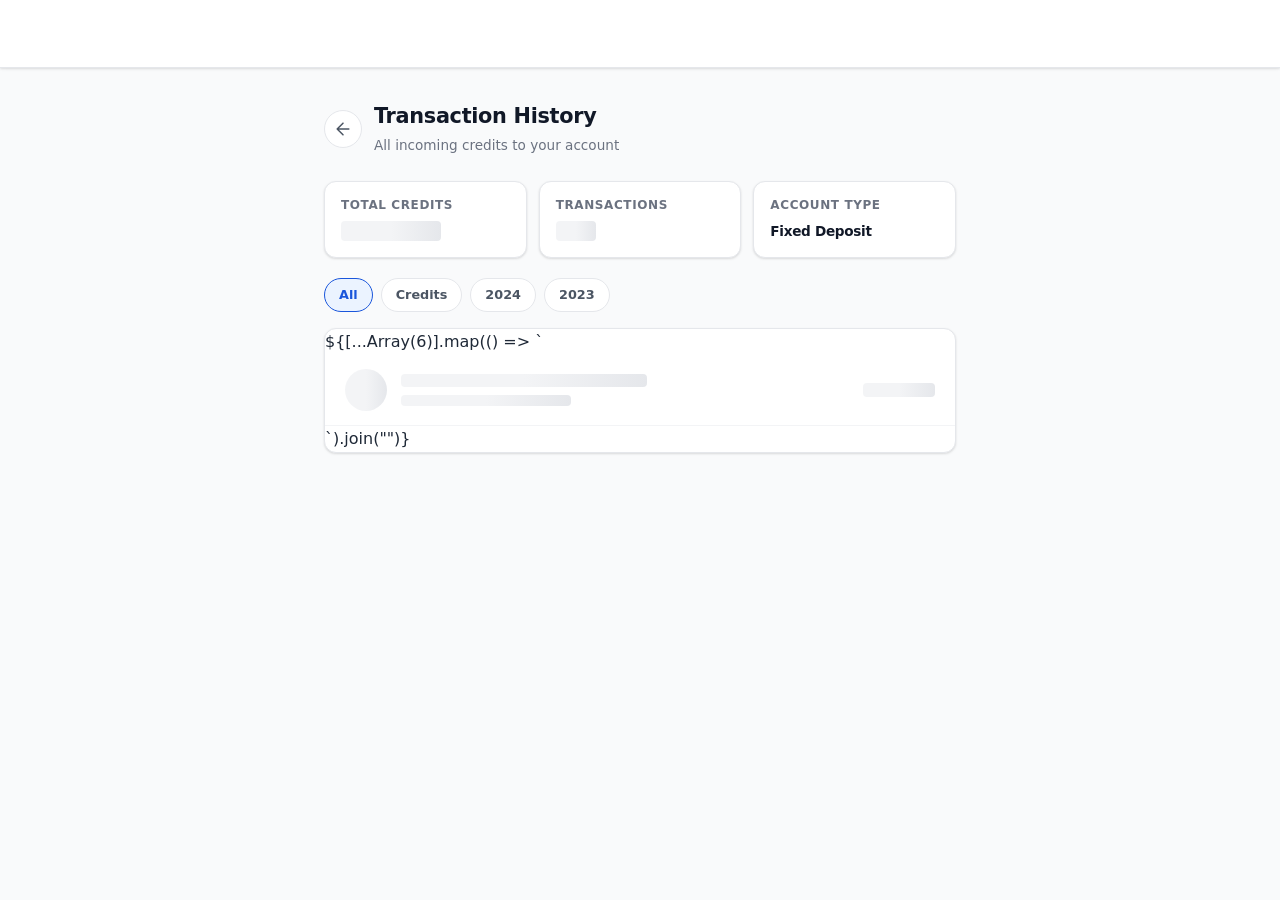
==== activity.html @ 0e07d564 "Add files via upload" ====
<!doctype html>
<html lang="en">
  <head>
    <meta charset="UTF-8" />
    <!-- <meta name="viewport" content="width=device-width, initial-scale=1.0" /> -->
    <meta
      name="viewport"
      content="width=device-width, initial-scale=0.85, viewport-fit=cover"
    />
    <title>Activity — Fortress Pay</title>
    <link rel="stylesheet" href="styles.css" />
    <style>
      .fp-activity-filters {
        display: flex;
        align-items: center;
        gap: 8px;
        margin-bottom: 16px;
        flex-wrap: wrap;
      }
      .fp-filter-chip {
        display: inline-flex;
        align-items: center;
        gap: 5px;
        padding: 6px 14px;
        border-radius: 999px;
        font-size: 0.8rem;
        font-weight: 600;
        border: 1.5px solid var(--fp-gray-200);
        background: var(--fp-white);
        color: var(--fp-gray-600);
        cursor: default;
        transition:
          background var(--fp-transition),
          border-color var(--fp-transition),
          color var(--fp-transition);
      }
      .fp-filter-chip-active {
        background: var(--fp-blue-light);
        border-color: var(--fp-blue);
        color: var(--fp-blue);
      }

      .fp-activity-summary {
        display: flex;
        gap: 12px;
        margin-bottom: 20px;
        flex-wrap: wrap;
      }
      .fp-summary-chip {
        flex: 1;
        min-width: 130px;
        background: var(--fp-white);
        border: 1px solid var(--fp-gray-200);
        border-radius: var(--fp-radius);
        padding: 14px 16px;
        box-shadow: var(--fp-shadow);
      }
      .fp-summary-chip-label {
        font-size: 0.75rem;
        font-weight: 600;
        color: var(--fp-gray-500);
        text-transform: uppercase;
        letter-spacing: 0.05em;
        margin-bottom: 6px;
      }
      .fp-summary-chip-value {
        font-size: 1.1rem;
        font-weight: 800;
        color: var(--fp-gray-900);
        letter-spacing: -0.3px;
      }
      .fp-summary-chip-value.green {
        color: var(--fp-green);
      }

      .fp-txn-month-header {
        padding: 8px 20px;
        font-size: 0.75rem;
        font-weight: 700;
        color: var(--fp-gray-500);
        text-transform: uppercase;
        letter-spacing: 0.06em;
        background: var(--fp-gray-50);
        border-bottom: 1px solid var(--fp-gray-100);
        border-top: 1px solid var(--fp-gray-100);
      }

      .fp-txn-month-header:first-child {
        border-top: none;
      }

      .fp-view-more-btn {
        width: 100%;
        padding: 14px;
        background: none;
        border: none;
        color: var(--fp-blue);
        font-size: 0.9rem;
        font-weight: 600;
        cursor: pointer;
        display: flex;
        align-items: center;
        justify-content: center;
        gap: 8px;
        transition: background var(--fp-transition);
        border-top: 1px solid var(--fp-gray-100);
      }
      .fp-view-more-btn:hover {
        background: var(--fp-gray-50);
      }
      .fp-view-more-btn:disabled {
        opacity: 0.5;
        cursor: not-allowed;
      }

      .fp-view-more-btn-loading {
        color: var(--fp-gray-400) !important;
      }

      .fp-timeline-link {
        display: block;
        text-align: center;
        padding: 14px 20px;
        font-size: 0.875rem;
        color: var(--fp-blue);
        font-weight: 600;
        border-top: 1px solid var(--fp-gray-100);
        cursor: pointer;
        transition: background var(--fp-transition);
      }
      .fp-timeline-link:hover {
        background: var(--fp-gray-50);
      }

      /* Statement modal */
      .fp-stmt-success {
        text-align: center;
        padding: 24px 0 8px;
      }
      .fp-stmt-success-icon {
        width: 60px;
        height: 60px;
        border-radius: 50%;
        background: var(--fp-green-light);
        display: flex;
        align-items: center;
        justify-content: center;
        color: var(--fp-green);
        margin: 0 auto 16px;
      }
      .fp-stmt-success-title {
        font-size: 1.1rem;
        font-weight: 700;
        color: var(--fp-gray-900);
        margin-bottom: 8px;
      }
      .fp-stmt-success-text {
        font-size: 0.875rem;
        color: var(--fp-gray-500);
        line-height: 1.6;
      }
    </style>
  </head>
  <body>
    <div id="fp-header"></div>

    <main class="fp-page">
      <div class="fp-container">
        <!-- Page header -->
        <div class="fp-page-header">
          <a
            href="dashboard.html"
            class="fp-back-btn"
            aria-label="Back to dashboard"
          >
            <svg
              width="20"
              height="20"
              viewBox="0 0 24 24"
              fill="none"
              xmlns="http://www.w3.org/2000/svg"
              aria-hidden="true"
            >
              <path
                d="M19 12H5M5 12l7 7M5 12l7-7"
                stroke="currentColor"
                stroke-width="1.8"
                stroke-linecap="round"
                stroke-linejoin="round"
              />
            </svg>
          </a>
          <div>
            <h1 class="fp-page-title">Transaction History</h1>
            <p class="fp-page-subtitle">All incoming credits to your account</p>
          </div>
        </div>

        <!-- Summary chips -->
        <div class="fp-activity-summary" id="fp-activity-summary">
          <div class="fp-summary-chip">
            <div class="fp-summary-chip-label">Total Credits</div>
            <div
              class="fp-summary-chip-value green fp-skeleton"
              style="height: 20px; width: 100px; border-radius: 4px"
            >
              &nbsp;
            </div>
          </div>
          <div class="fp-summary-chip">
            <div class="fp-summary-chip-label">Transactions</div>
            <div
              class="fp-summary-chip-value fp-skeleton"
              style="height: 20px; width: 40px; border-radius: 4px"
            >
              &nbsp;
            </div>
          </div>
          <div class="fp-summary-chip">
            <div class="fp-summary-chip-label">Account Type</div>
            <div class="fp-summary-chip-value" style="font-size: 0.85rem">
              Fixed Deposit
            </div>
          </div>
        </div>

        <!-- Filter chips (visual only) -->
        <div class="fp-activity-filters">
          <span class="fp-filter-chip fp-filter-chip-active">All</span>
          <span class="fp-filter-chip">Credits</span>
          <span class="fp-filter-chip">2024</span>
          <span class="fp-filter-chip">2023</span>
        </div>

        <!-- Transaction list card -->
        <div class="fp-card" id="fp-txn-card">
          <div id="fp-txn-list-wrap">
            <!-- Skeleton rows -->
            <div id="fp-skeleton-rows">
              ${[...Array(6)].map(() => `
              <div
                style="
                  display: flex;
                  align-items: center;
                  gap: 14px;
                  padding: 14px 20px;
                  border-bottom: 1px solid var(--fp-gray-100);
                "
              >
                <div
                  style="
                    width: 42px;
                    height: 42px;
                    border-radius: 50%;
                    flex-shrink: 0;
                  "
                  class="fp-skeleton"
                ></div>
                <div
                  style="
                    flex: 1;
                    display: flex;
                    flex-direction: column;
                    gap: 8px;
                  "
                >
                  <div
                    style="height: 13px; width: 55%; border-radius: 4px"
                    class="fp-skeleton"
                  ></div>
                  <div
                    style="height: 11px; width: 38%; border-radius: 4px"
                    class="fp-skeleton"
                  ></div>
                </div>
                <div
                  style="width: 72px; height: 14px; border-radius: 4px"
                  class="fp-skeleton"
                ></div>
              </div>
              `).join("")}
            </div>
          </div>

          <!-- View more / timeline link -->
          <div id="fp-load-more-wrap" class="fp-hidden">
            <button class="fp-view-more-btn" id="fp-view-more-btn">
              <svg
                width="16"
                height="16"
                viewBox="0 0 24 24"
                fill="none"
                xmlns="http://www.w3.org/2000/svg"
                aria-hidden="true"
              >
                <path
                  d="M12 5v14M5 12l7 7 7-7"
                  stroke="currentColor"
                  stroke-width="1.8"
                  stroke-linecap="round"
                  stroke-linejoin="round"
                />
              </svg>
              Load more transactions
            </button>
          </div>
          <div id="fp-timeline-wrap" class="fp-hidden">
            <span class="fp-timeline-link" id="fp-timeline-link">
              Looking for a specific timeline? Click here
            </span>
          </div>
        </div>
      </div>
    </main>

    <nav id="fp-bottom-nav"></nav>

    <!-- Statement request modal -->
    <div
      class="fp-modal"
      id="fp-stmt-modal"
      aria-hidden="true"
      role="dialog"
      aria-modal="true"
      aria-labelledby="fp-stmt-modal-title"
    >
      <div class="fp-modal-box">
        <button
          class="fp-modal-close"
          id="fp-stmt-modal-close"
          aria-label="Close"
        >
          <svg
            width="20"
            height="20"
            viewBox="0 0 24 24"
            fill="none"
            xmlns="http://www.w3.org/2000/svg"
            aria-hidden="true"
          >
            <path
              d="M6 18L18 6M6 6l12 12"
              stroke="currentColor"
              stroke-width="2"
              stroke-linecap="round"
              stroke-linejoin="round"
            />
          </svg>
        </button>

        <!-- Form view -->
        <div id="fp-stmt-form-view">
          <h2 class="fp-modal-title" id="fp-stmt-modal-title">
            Request Account Statement
          </h2>
          <p class="fp-modal-subtitle">
            We will send a detailed statement to your registered email address.
          </p>

          <form id="fp-stmt-form" novalidate>
            <div class="fp-form-group">
              <label class="fp-label" for="fp-stmt-from">
                From Date <span class="fp-required">*</span>
              </label>
              <input
                class="fp-input"
                type="date"
                id="fp-stmt-from"
                name="from"
                required
              />
              <p class="fp-field-error fp-hidden" id="fp-stmt-from-error"></p>
            </div>
            <div class="fp-form-group">
              <label class="fp-label" for="fp-stmt-to">
                To Date <span class="fp-required">*</span>
              </label>
              <input
                class="fp-input"
                type="date"
                id="fp-stmt-to"
                name="to"
                required
              />
              <p class="fp-field-error fp-hidden" id="fp-stmt-to-error"></p>
            </div>
            <div class="fp-form-group">
              <label class="fp-label" for="fp-stmt-email">
                Delivery Email <span class="fp-required">*</span>
              </label>
              <input
                class="fp-input"
                type="email"
                id="fp-stmt-email"
                name="email"
                required
              />
              <p class="fp-field-error fp-hidden" id="fp-stmt-email-error"></p>
            </div>

            <div
              class="fp-form-error fp-hidden"
              id="fp-stmt-form-error"
              style="
                background: var(--fp-red-light);
                border: 1px solid #fca5a5;
                border-radius: var(--fp-radius-sm);
                padding: 12px 14px;
                font-size: 0.875rem;
                color: #7f1d1d;
                margin-bottom: 16px;
              "
            ></div>

            <button
              type="submit"
              class="fp-btn fp-btn-primary fp-btn-full"
              id="fp-stmt-submit"
            >
              Submit Request
            </button>
          </form>
        </div>

        <!-- Success view -->
        <div id="fp-stmt-success-view" class="fp-hidden">
          <div class="fp-stmt-success">
            <div class="fp-stmt-success-icon">
              <svg
                width="28"
                height="28"
                viewBox="0 0 24 24"
                fill="none"
                xmlns="http://www.w3.org/2000/svg"
                aria-hidden="true"
              >
                <path
                  d="M5 13l4 4L19 7"
                  stroke="currentColor"
                  stroke-width="2.2"
                  stroke-linecap="round"
                  stroke-linejoin="round"
                />
              </svg>
            </div>
            <p class="fp-stmt-success-title">Request Submitted</p>
            <p class="fp-stmt-success-text">
              Your statement request has been received. A detailed PDF statement
              will be sent to your email address within 1-2 business days.
            </p>
            <button
              class="fp-btn fp-btn-outline fp-btn-full"
              id="fp-stmt-done-btn"
              style="margin-top: 24px"
            >
              Close
            </button>
          </div>
        </div>
      </div>
    </div>

    <script src="js/config.js"></script>
    <script src="js/api.js"></script>
    <script src="js/common.js"></script>
    <script>
      (function () {
        if (!initPage("activity")) return;

        const INITIAL_LOAD = 12;
        const PER_PAGE = 12;
        const TOTAL_TXNS = 96;

        let offset = 0;
        let allLoaded = false;
        let isLoading = false;
        let renderedItems = [];

        /* ---- Populate summary ---- */
        getBalance()
          .then(function (balance) {
            const fmt = new Intl.NumberFormat("en-US", {
              style: "currency",
              currency: "USD",
            }).format(balance);
            document.getElementById("fp-activity-summary").innerHTML = `
          <div class="fp-summary-chip">
            <div class="fp-summary-chip-label">Total Credits</div>
            <div class="fp-summary-chip-value green">${fmt}</div>
          </div>
          <div class="fp-summary-chip">
            <div class="fp-summary-chip-label">Transactions</div>
            <div class="fp-summary-chip-value">${TOTAL_TXNS}</div>
          </div>
          <div class="fp-summary-chip">
            <div class="fp-summary-chip-label">Account Type</div>
            <div class="fp-summary-chip-value" style="font-size:0.85rem;">Fixed Deposit</div>
          </div>
        `;
          })
          .catch(function () {});

        /* ---- Render a batch of transactions ---- */
        function renderTransactions(items) {
          const wrap = document.getElementById("fp-txn-list-wrap");

          items.forEach(function (t) {
            const amt = new Intl.NumberFormat("en-US", {
              style: "currency",
              currency: "USD",
            }).format(t.amount);

            /* Month/year group header */
            const monthYear = t.date
              .replace(/\s\d+,/, ",")
              .replace(/,\s/, " "); /* "Month YYYY" */
            const lastItem = renderedItems[renderedItems.length - 1];
            const lastMY = lastItem
              ? lastItem.date.replace(/\s\d+,/, ",").replace(/,\s/, " ")
              : null;

            if (monthYear !== lastMY) {
              const header = document.createElement("div");
              header.className = "fp-txn-month-header";
              header.textContent =
                t.date.split(" ").slice(0, 1).join(" ") +
                " " +
                t.date.split(" ").slice(2).join(" ");
              wrap.appendChild(header);
            }

            const link = document.createElement("a");
            link.href = "transaction.html?id=" + encodeURIComponent(t.id);
            link.className = "fp-txn-item";
            link.innerHTML = `
            <div class="fp-txn-icon">
              <svg width="18" height="18" viewBox="0 0 24 24" fill="none" xmlns="http://www.w3.org/2000/svg" aria-hidden="true">
                <path d="M12 5v14M5 12l7-7 7 7" stroke="currentColor" stroke-width="2" stroke-linecap="round" stroke-linejoin="round"/>
              </svg>
            </div>
            <div class="fp-txn-info">
              <p class="fp-txn-name">${t.sender}</p>
              <p class="fp-txn-meta">${t.date} &middot; ${t.method}</p>
            </div>
            <div>
              <p class="fp-txn-amount">+${amt}</p>
            </div>
            <div class="fp-txn-chevron">
              <svg width="16" height="16" viewBox="0 0 24 24" fill="none" xmlns="http://www.w3.org/2000/svg" aria-hidden="true">
                <path d="M9 18l6-6-6-6" stroke="currentColor" stroke-width="1.8" stroke-linecap="round" stroke-linejoin="round"/>
              </svg>
            </div>
          `;
            wrap.appendChild(link);
            renderedItems.push(t);
          });
        }

        /* ---- Load a page of transactions ---- */
        function loadPage() {
          if (isLoading || allLoaded) return;
          isLoading = true;

          const viewMoreBtn = document.getElementById("fp-view-more-btn");
          if (viewMoreBtn) {
            viewMoreBtn.disabled = true;
            viewMoreBtn.classList.add("fp-view-more-btn-loading");
            viewMoreBtn.innerHTML = `
            <div class="fp-spinner" style="width:18px;height:18px;border-width:2px;"></div>
            Loading...
          `;
          }

          getTransactions({ offset: offset, limit: PER_PAGE })
            .then(function (result) {
              /* Remove skeleton on first load */
              const skeleton = document.getElementById("fp-skeleton-rows");
              if (skeleton) skeleton.remove();

              renderTransactions(result.items);
              offset += result.items.length;

              if (!result.hasMore) {
                allLoaded = true;
                document
                  .getElementById("fp-load-more-wrap")
                  .classList.add("fp-hidden");
                document
                  .getElementById("fp-timeline-wrap")
                  .classList.remove("fp-hidden");
              } else {
                document
                  .getElementById("fp-load-more-wrap")
                  .classList.remove("fp-hidden");
                const btn = document.getElementById("fp-view-more-btn");
                if (btn) {
                  btn.disabled = false;
                  btn.classList.remove("fp-view-more-btn-loading");
                  const remaining = TOTAL_TXNS - offset;
                  btn.innerHTML = `
                <svg width="16" height="16" viewBox="0 0 24 24" fill="none" xmlns="http://www.w3.org/2000/svg" aria-hidden="true">
                  <path d="M12 5v14M5 12l7 7 7-7" stroke="currentColor" stroke-width="1.8" stroke-linecap="round" stroke-linejoin="round"/>
                </svg>
                Load more <span style="opacity:.6;font-weight:400;">&nbsp;(${remaining} remaining)</span>
              `;
                }
              }

              isLoading = false;
            })
            .catch(function () {
              isLoading = false;
            });
        }

        /* ---- Initial load ---- */
        loadPage();

        /* ---- View more button ---- */
        document
          .getElementById("fp-txn-card")
          .addEventListener("click", function (e) {
            const btn = e.target.closest("#fp-view-more-btn");
            if (btn) loadPage();
          });

        /* ---- Timeline link -> open statement modal ---- */
        document
          .getElementById("fp-timeline-wrap")
          .addEventListener("click", function (e) {
            const link = e.target.closest("#fp-timeline-link");
            if (link) openStmtModal();
          });

        /* ================================================================ */
        /*  STATEMENT MODAL                                                  */
        /* ================================================================ */

        function openStmtModal() {
          /* Prefill email */
          getUser()
            .then(function (u) {
              document.getElementById("fp-stmt-email").value = u.email;
            })
            .catch(function () {});

          /* Set sensible date defaults */
          const today = new Date();
          const firstDay = new Date(today.getFullYear(), 0, 1);
          document.getElementById("fp-stmt-from").value = firstDay
            .toISOString()
            .slice(0, 10);
          document.getElementById("fp-stmt-to").value = today
            .toISOString()
            .slice(0, 10);

          /* Reset to form view */
          document
            .getElementById("fp-stmt-form-view")
            .classList.remove("fp-hidden");
          document
            .getElementById("fp-stmt-success-view")
            .classList.add("fp-hidden");
          clearStmtErrors();

          openModal("fp-stmt-modal");
        }

        function clearStmtErrors() {
          [
            "fp-stmt-from-error",
            "fp-stmt-to-error",
            "fp-stmt-email-error",
          ].forEach(function (id) {
            const el = document.getElementById(id);
            if (el) {
              el.textContent = "";
              el.classList.add("fp-hidden");
            }
          });
          const fe = document.getElementById("fp-stmt-form-error");
          if (fe) {
            fe.textContent = "";
            fe.classList.add("fp-hidden");
          }

          ["fp-stmt-from", "fp-stmt-to", "fp-stmt-email"].forEach(
            function (id) {
              const el = document.getElementById(id);
              if (el) el.classList.remove("fp-input-error");
            },
          );
        }

        function setStmtFieldError(fieldId, msg) {
          const errEl = document.getElementById(fieldId + "-error");
          const inputEl = document.getElementById(fieldId);
          if (errEl) {
            errEl.textContent = msg;
            errEl.classList.toggle("fp-hidden", !msg);
          }
          if (inputEl) inputEl.classList.toggle("fp-input-error", !!msg);
        }

        /* Close button */
        document
          .getElementById("fp-stmt-modal-close")
          .addEventListener("click", function () {
            closeModal("fp-stmt-modal");
          });

        /* Done button */
        document
          .getElementById("fp-stmt-done-btn")
          .addEventListener("click", function () {
            closeModal("fp-stmt-modal");
          });

        /* ESC */
        setupModalEsc("fp-stmt-modal");

        /* Form submission */
        document
          .getElementById("fp-stmt-form")
          .addEventListener("submit", function (e) {
            e.preventDefault();
            clearStmtErrors();

            const from = document.getElementById("fp-stmt-from").value;
            const to = document.getElementById("fp-stmt-to").value;
            const email = document.getElementById("fp-stmt-email").value.trim();

            let valid = true;

            if (!from) {
              setStmtFieldError("fp-stmt-from", "Please select a start date.");
              valid = false;
            }
            if (!to) {
              setStmtFieldError("fp-stmt-to", "Please select an end date.");
              valid = false;
            }
            if (from && to && new Date(from) > new Date(to)) {
              setStmtFieldError(
                "fp-stmt-to",
                "End date must be after start date.",
              );
              valid = false;
            }
            if (!email) {
              setStmtFieldError(
                "fp-stmt-email",
                "Please enter an email address.",
              );
              valid = false;
            } else if (!/^[^\s@]+@[^\s@]+\.[^\s@]+$/.test(email)) {
              setStmtFieldError(
                "fp-stmt-email",
                "Please enter a valid email address.",
              );
              valid = false;
            }

            if (!valid) return;

            const submitBtn = document.getElementById("fp-stmt-submit");
            submitBtn.disabled = true;
            submitBtn.classList.add("fp-btn-loading");
            submitBtn.textContent = " ";

            requestStatement({ from, to, email })
              .then(function () {
                submitBtn.disabled = false;
                submitBtn.classList.remove("fp-btn-loading");
                submitBtn.textContent = "Submit Request";

                document
                  .getElementById("fp-stmt-form-view")
                  .classList.add("fp-hidden");
                document
                  .getElementById("fp-stmt-success-view")
                  .classList.remove("fp-hidden");
              })
              .catch(function (err) {
                submitBtn.disabled = false;
                submitBtn.classList.remove("fp-btn-loading");
                submitBtn.textContent = "Submit Request";

                const fe = document.getElementById("fp-stmt-form-error");
                fe.textContent =
                  err.message || "An error occurred. Please try again.";
                fe.classList.remove("fp-hidden");
              });
          });
      })();
    </script>
  </body>
</html>
---- styles.css ----
/* ================================================================== */
/*  Fortress Pay — Global Stylesheet                                   */
/* ================================================================== */

/* ---- Reset & Base ---- */
*,
*::before,
*::after {
  box-sizing: border-box;
  margin: 0;
  padding: 0;
}

:root {
  --fp-blue: #1a56db;
  --fp-blue-dark: #1341b0;
  --fp-blue-light: #ebf3ff;
  --fp-blue-mid: #3b82f6;
  --fp-green: #059669;
  --fp-green-light: #d1fae5;
  --fp-red: #dc2626;
  --fp-red-light: #fee2e2;
  --fp-amber: #d97706;
  --fp-amber-light: #fef3c7;
  --fp-gray-50: #f9fafb;
  --fp-gray-100: #f3f4f6;
  --fp-gray-200: #e5e7eb;
  --fp-gray-300: #d1d5db;
  --fp-gray-400: #9ca3af;
  --fp-gray-500: #6b7280;
  --fp-gray-600: #4b5563;
  --fp-gray-700: #374151;
  --fp-gray-800: #1f2937;
  --fp-gray-900: #111827;
  --fp-white: #ffffff;
  --fp-header-h: 64px;
  --fp-nav-h: 66px;
  --fp-radius: 12px;
  --fp-radius-sm: 8px;
  --fp-radius-lg: 16px;
  --fp-shadow: 0 1px 3px rgba(0, 0, 0, 0.08), 0 1px 2px rgba(0, 0, 0, 0.06);
  --fp-shadow-md:
    0 4px 6px -1px rgba(0, 0, 0, 0.08), 0 2px 4px -1px rgba(0, 0, 0, 0.06);
  --fp-shadow-lg:
    0 10px 15px -3px rgba(0, 0, 0, 0.1), 0 4px 6px -2px rgba(0, 0, 0, 0.05);
  --fp-transition: 180ms ease;
  --fp-font:
    "Inter", system-ui, -apple-system, BlinkMacSystemFont, "Segoe UI",
    sans-serif;
}

html {
  font-size: 16px;
  -webkit-text-size-adjust: 100%;
}

body {
  font-family: var(--fp-font);
  background: var(--fp-gray-50);
  color: var(--fp-gray-800);
  line-height: 1.6;
  min-height: 100vh;
  -webkit-font-smoothing: antialiased;
}

body.fp-no-scroll {
  overflow: hidden;
}

a {
  color: inherit;
  text-decoration: none;
}
button {
  cursor: pointer;
  font-family: inherit;
  border: none;
  background: none;
}
input,
select,
textarea {
  font-family: inherit;
}
ul {
  list-style: none;
}
img {
  display: block;
  max-width: 100%;
}

/* ================================================================== */
/*  HEADER                                                             */
/* ================================================================== */

#fp-header {
  position: fixed;
  top: 0;
  left: 0;
  right: 0;
  z-index: 100;
  height: var(--fp-header-h);
  background: var(--fp-white);
  border-bottom: 1px solid var(--fp-gray-200);
  box-shadow: var(--fp-shadow);
}

.fp-header-inner {
  max-width: 1200px;
  margin: 0 auto;
  height: 100%;
  padding: 0 20px;
  display: flex;
  align-items: center;
  justify-content: space-between;
  gap: 16px;
}

.fp-logo-img {
  height: 35px; /* tweak: 24–30px usually ideal */
  width: auto;
  display: block;
}

.fp-logo-link {
  display: flex;
  align-items: center;
  gap: 10px;
  flex-shrink: 0;
}

.fp-logo-text {
  font-size: 1.2rem;
  font-weight: 700;
  color: var(--fp-gray-900);
  letter-spacing: -0.3px;
}

.fp-header-actions {
  display: flex;
  align-items: center;
  gap: 8px;
}

/* Bell */
.fp-bell-btn {
  position: relative;
  width: 40px;
  height: 40px;
  border-radius: 50%;
  display: flex;
  align-items: center;
  justify-content: center;
  color: var(--fp-gray-600);
  transition:
    background var(--fp-transition),
    color var(--fp-transition);
}
.fp-bell-btn:hover {
  background: var(--fp-gray-100);
  color: var(--fp-gray-900);
}

.fp-badge {
  position: absolute;
  top: 4px;
  right: 4px;
  min-width: 17px;
  height: 17px;
  border-radius: 999px;
  background: var(--fp-red);
  color: #fff;
  font-size: 0.68rem;
  font-weight: 700;
  display: flex;
  align-items: center;
  justify-content: center;
  padding: 0 4px;
  line-height: 1;
  border: 2px solid var(--fp-white);
  transition: opacity var(--fp-transition);
}
.fp-badge-hidden {
  opacity: 0;
  pointer-events: none;
}

/* Profile dropdown */
.fp-profile-menu-wrap {
  position: relative;
}

.fp-profile-btn {
  width: 38px;
  height: 38px;
  border-radius: 50%;
  background: var(--fp-blue);
  display: flex;
  align-items: center;
  justify-content: center;
  transition: opacity var(--fp-transition);
}
.fp-profile-btn:hover {
  opacity: 0.88;
}

.fp-avatar {
  font-size: 0.78rem;
  font-weight: 700;
  color: #fff;
  letter-spacing: 0.5px;
}

.fp-profile-dropdown {
  position: absolute;
  top: calc(100% + 10px);
  right: 0;
  width: 230px;
  background: var(--fp-white);
  border: 1px solid var(--fp-gray-200);
  border-radius: var(--fp-radius);
  box-shadow: var(--fp-shadow-lg);
  overflow: hidden;
  opacity: 0;
  pointer-events: none;
  transform: translateY(-6px);
  transition:
    opacity var(--fp-transition),
    transform var(--fp-transition);
  z-index: 200;
}
.fp-profile-dropdown-open {
  opacity: 1;
  pointer-events: auto;
  transform: translateY(0);
}

.fp-profile-dropdown-header {
  padding: 14px 16px;
  border-bottom: 1px solid var(--fp-gray-100);
  background: var(--fp-gray-50);
}
.fp-profile-name {
  display: block;
  font-size: 0.9rem;
  font-weight: 600;
  color: var(--fp-gray-900);
}
.fp-profile-email {
  display: block;
  font-size: 0.78rem;
  color: var(--fp-gray-500);
  margin-top: 2px;
  white-space: nowrap;
  overflow: hidden;
  text-overflow: ellipsis;
}

.fp-dropdown-item {
  display: flex;
  align-items: center;
  gap: 10px;
  width: 100%;
  padding: 11px 16px;
  font-size: 0.875rem;
  color: var(--fp-gray-700);
  transition: background var(--fp-transition);
  text-align: left;
}
.fp-dropdown-item:hover {
  background: var(--fp-gray-50);
  color: var(--fp-gray-900);
}
.fp-dropdown-item svg {
  color: var(--fp-gray-500);
  flex-shrink: 0;
}

.fp-dropdown-logout {
  border-top: 1px solid var(--fp-gray-100);
  color: var(--fp-red);
  font-weight: 500;
}
.fp-dropdown-logout svg {
  color: var(--fp-red);
}
.fp-dropdown-logout:hover {
  background: var(--fp-red-light);
}

/* ================================================================== */
/*  NOTIFICATION PANEL                                                 */
/* ================================================================== */

.fp-notif-overlay {
  position: fixed;
  inset: 0;
  background: rgba(0, 0, 0, 0.3);
  z-index: 300;
  opacity: 0;
  pointer-events: none;
  transition: opacity 220ms ease;
}
.fp-notif-overlay-open {
  opacity: 1;
  pointer-events: auto;
}

.fp-notif-panel {
  position: fixed;
  top: 0;
  right: 0;
  bottom: 0;
  width: min(380px, 100vw);
  background: var(--fp-white);
  z-index: 400;
  display: flex;
  flex-direction: column;
  transform: translateX(100%);
  transition: transform 260ms cubic-bezier(0.4, 0, 0.2, 1);
  box-shadow: var(--fp-shadow-lg);
}
.fp-notif-panel-open {
  transform: translateX(0);
}

.fp-notif-panel-header {
  display: flex;
  align-items: center;
  justify-content: space-between;
  padding: 18px 20px;
  border-bottom: 1px solid var(--fp-gray-200);
  font-weight: 700;
  font-size: 1rem;
  color: var(--fp-gray-900);
  flex-shrink: 0;
}

.fp-notif-close {
  width: 34px;
  height: 34px;
  border-radius: 50%;
  display: flex;
  align-items: center;
  justify-content: center;
  color: var(--fp-gray-500);
  transition: background var(--fp-transition);
}
.fp-notif-close:hover {
  background: var(--fp-gray-100);
  color: var(--fp-gray-900);
}

.fp-notif-list {
  overflow-y: auto;
  flex: 1;
}

.fp-notif-item {
  display: flex;
  gap: 12px;
  padding: 16px 20px;
  border-bottom: 1px solid var(--fp-gray-100);
  transition: background var(--fp-transition);
}
.fp-notif-item:hover {
  background: var(--fp-gray-50);
}
.fp-notif-unread {
  background: var(--fp-blue-light);
}

.fp-notif-dot-wrap {
  padding-top: 5px;
  flex-shrink: 0;
}
.fp-notif-dot {
  width: 8px;
  height: 8px;
  border-radius: 50%;
  background: var(--fp-blue);
}
.fp-notif-dot-read {
  width: 8px;
  height: 8px;
  border-radius: 50%;
  background: var(--fp-gray-300);
}

.fp-notif-title {
  font-size: 0.875rem;
  font-weight: 600;
  color: var(--fp-gray-900);
  margin-bottom: 3px;
}
.fp-notif-text {
  font-size: 0.825rem;
  color: var(--fp-gray-600);
  line-height: 1.5;
  margin-bottom: 5px;
}
.fp-notif-date {
  font-size: 0.75rem;
  color: var(--fp-gray-400);
}

/* ================================================================== */
/*  BOTTOM NAVIGATION                                                  */
/* ================================================================== */

#fp-bottom-nav {
  position: fixed;
  bottom: 0;
  left: 0;
  right: 0;
  z-index: 100;
  height: var(--fp-nav-h);
  background: var(--fp-white);
  border-top: 1px solid var(--fp-gray-200);
  display: flex;
  align-items: stretch;
}

.fp-nav-item {
  flex: 1;
  display: flex;
  flex-direction: column;
  align-items: center;
  justify-content: center;
  gap: 3px;
  color: var(--fp-gray-400);
  font-size: 0.7rem;
  font-weight: 500;
  padding: 6px 4px;
  transition: color var(--fp-transition);
  -webkit-tap-highlight-color: transparent;
}
.fp-nav-item:hover {
  color: var(--fp-blue);
}
.fp-nav-item-active {
  color: var(--fp-blue) !important;
}
.fp-nav-item-active .fp-nav-icon svg {
  stroke: var(--fp-blue);
}

.fp-nav-icon {
  display: flex;
  align-items: center;
  justify-content: center;
}
.fp-nav-label {
  line-height: 1;
}

/* ================================================================== */
/*  PAGE WRAPPER                                                       */
/* ================================================================== */

.fp-page {
  padding-top: var(--fp-header-h);
  padding-bottom: var(--fp-nav-h);
  min-height: 100vh;
}

.fp-container {
  max-width: 680px;
  margin: 0 auto;
  padding: 24px 16px;
}

.fp-container-wide {
  max-width: 960px;
  margin: 0 auto;
  padding: 24px 16px;
}

/* ================================================================== */
/*  CARDS                                                              */
/* ================================================================== */

.fp-card {
  background: var(--fp-white);
  border-radius: var(--fp-radius);
  border: 1px solid var(--fp-gray-200);
  box-shadow: var(--fp-shadow);
  overflow: hidden;
}

.fp-card-header {
  padding: 18px 20px;
  border-bottom: 1px solid var(--fp-gray-100);
  display: flex;
  align-items: center;
  justify-content: space-between;
}

.fp-card-title {
  font-size: 0.95rem;
  font-weight: 700;
  color: var(--fp-gray-900);
}

.fp-card-body {
  padding: 20px;
}

/* ================================================================== */
/*  BUTTONS                                                            */
/* ================================================================== */

.fp-btn {
  display: inline-flex;
  align-items: center;
  justify-content: center;
  gap: 8px;
  padding: 11px 22px;
  border-radius: var(--fp-radius-sm);
  font-size: 0.9rem;
  font-weight: 600;
  line-height: 1;
  transition:
    background var(--fp-transition),
    opacity var(--fp-transition),
    transform 100ms ease;
  cursor: pointer;
  border: none;
  white-space: nowrap;
}
.fp-btn:active {
  transform: scale(0.97);
}
.fp-btn:disabled {
  opacity: 0.55;
  cursor: not-allowed;
  transform: none;
}

.fp-btn-primary {
  background: var(--fp-blue);
  color: #fff;
}
.fp-btn-primary:hover:not(:disabled) {
  background: var(--fp-blue-dark);
}

.fp-btn-outline {
  background: transparent;
  color: var(--fp-blue);
  border: 1.5px solid var(--fp-blue);
}
.fp-btn-outline:hover:not(:disabled) {
  background: var(--fp-blue-light);
}

.fp-btn-ghost {
  background: transparent;
  color: var(--fp-gray-700);
  border: 1.5px solid var(--fp-gray-300);
}
.fp-btn-ghost:hover:not(:disabled) {
  background: var(--fp-gray-100);
}

.fp-btn-danger {
  background: var(--fp-red);
  color: #fff;
}
.fp-btn-danger:hover:not(:disabled) {
  background: #b91c1c;
}

.fp-btn-full {
  width: 100%;
}

.fp-btn-sm {
  padding: 7px 14px;
  font-size: 0.82rem;
}

/* ================================================================== */
/*  FORM ELEMENTS                                                      */
/* ================================================================== */

.fp-form-group {
  margin-bottom: 20px;
}

.fp-label {
  display: block;
  font-size: 0.85rem;
  font-weight: 600;
  color: var(--fp-gray-700);
  margin-bottom: 7px;
}

.fp-label span.fp-required {
  color: var(--fp-red);
  margin-left: 2px;
}

.fp-input,
.fp-select,
.fp-textarea {
  display: block;
  width: 100%;
  padding: 11px 14px;
  background: var(--fp-white);
  border: 1.5px solid var(--fp-gray-300);
  border-radius: var(--fp-radius-sm);
  font-size: 0.9rem;
  color: var(--fp-gray-900);
  transition:
    border-color var(--fp-transition),
    box-shadow var(--fp-transition);
  outline: none;
  appearance: none;
}
.fp-input:focus,
.fp-select:focus,
.fp-textarea:focus {
  border-color: var(--fp-blue);
  box-shadow: 0 0 0 3px rgba(26, 86, 219, 0.12);
}
.fp-input::placeholder {
  color: var(--fp-gray-400);
}
.fp-input-error {
  border-color: var(--fp-red) !important;
}

.fp-field-error {
  margin-top: 5px;
  font-size: 0.8rem;
  color: var(--fp-red);
}

.fp-input-icon-wrap {
  position: relative;
}
.fp-input-icon-wrap .fp-input {
  padding-left: 42px;
}
.fp-input-icon {
  position: absolute;
  left: 13px;
  top: 50%;
  transform: translateY(-50%);
  color: var(--fp-gray-400);
  pointer-events: none;
  display: flex;
}

/* ================================================================== */
/*  ALERTS & BANNERS                                                   */
/* ================================================================== */

.fp-alert {
  display: flex;
  align-items: flex-start;
  gap: 12px;
  padding: 14px 16px;
  border-radius: var(--fp-radius-sm);
  font-size: 0.875rem;
  line-height: 1.5;
}

.fp-alert-info {
  background: var(--fp-blue-light);
  color: var(--fp-blue-dark);
  border: 1px solid #bfdbfe;
}
.fp-alert-info svg {
  color: var(--fp-blue);
  flex-shrink: 0;
  margin-top: 1px;
}

.fp-alert-warning {
  background: var(--fp-amber-light);
  color: #92400e;
  border: 1px solid #fde68a;
}
.fp-alert-warning svg {
  color: var(--fp-amber);
  flex-shrink: 0;
  margin-top: 1px;
}

.fp-alert-success {
  background: var(--fp-green-light);
  color: #064e3b;
  border: 1px solid #a7f3d0;
}
.fp-alert-success svg {
  color: var(--fp-green);
  flex-shrink: 0;
  margin-top: 1px;
}

.fp-alert-error {
  background: var(--fp-red-light);
  color: #7f1d1d;
  border: 1px solid #fca5a5;
}
.fp-alert-error svg {
  color: var(--fp-red);
  flex-shrink: 0;
  margin-top: 1px;
}

.fp-alert-title {
  font-weight: 700;
  margin-bottom: 2px;
}

/* Restriction banner */
.fp-restriction-banner {
  background: linear-gradient(135deg, #7f1d1d 0%, #991b1b 100%);
  color: #fff;
  padding: 14px 20px;
  display: flex;
  align-items: center;
  gap: 12px;
  font-size: 0.875rem;
  font-weight: 500;
  border-radius: var(--fp-radius-sm);
  margin-bottom: 20px;
}
.fp-restriction-banner svg {
  color: #fca5a5;
  flex-shrink: 0;
}

/* ================================================================== */
/*  MODAL                                                              */
/* ================================================================== */

.fp-modal {
  position: fixed;
  inset: 0;
  z-index: 500;
  display: flex;
  align-items: flex-end;
  justify-content: center;
  background: rgba(0, 0, 0, 0.45);
  opacity: 0;
  pointer-events: none;
  transition: opacity 220ms ease;
  padding: 0;
}
.fp-modal-open {
  opacity: 1;
  pointer-events: auto;
}

.fp-modal-box {
  background: var(--fp-white);
  width: 100%;
  max-width: 520px;
  border-radius: var(--fp-radius-lg) var(--fp-radius-lg) 0 0;
  padding: 28px 24px 32px;
  position: relative;
  transform: translateY(30px);
  transition: transform 260ms cubic-bezier(0.4, 0, 0.2, 1);
  max-height: 92vh;
  overflow-y: auto;
}
.fp-modal-open .fp-modal-box {
  transform: translateY(0);
}

@media (min-width: 600px) {
  .fp-modal {
    align-items: center;
    padding: 24px;
  }
  .fp-modal-box {
    border-radius: var(--fp-radius-lg);
    transform: scale(0.95) translateY(0);
  }
  .fp-modal-open .fp-modal-box {
    transform: scale(1);
  }
}

.fp-modal-close {
  position: absolute;
  top: 16px;
  right: 16px;
  width: 34px;
  height: 34px;
  border-radius: 50%;
  display: flex;
  align-items: center;
  justify-content: center;
  color: var(--fp-gray-500);
  transition: background var(--fp-transition);
}
.fp-modal-close:hover {
  background: var(--fp-gray-100);
  color: var(--fp-gray-900);
}

.fp-modal-title {
  font-size: 1.1rem;
  font-weight: 700;
  color: var(--fp-gray-900);
  margin-bottom: 8px;
  padding-right: 30px;
}
.fp-modal-subtitle {
  font-size: 0.875rem;
  color: var(--fp-gray-500);
  margin-bottom: 24px;
}

/* ================================================================== */
/*  TRANSACTION LIST                                                   */
/* ================================================================== */

.fp-txn-list {
}

.fp-txn-item {
  display: flex;
  align-items: center;
  gap: 14px;
  padding: 14px 20px;
  border-bottom: 1px solid var(--fp-gray-100);
  cursor: pointer;
  transition: background var(--fp-transition);
  text-decoration: none;
  color: inherit;
}
.fp-txn-item:last-child {
  border-bottom: none;
}
.fp-txn-item:hover {
  background: var(--fp-gray-50);
}

.fp-txn-icon {
  width: 42px;
  height: 42px;
  border-radius: 50%;
  background: var(--fp-green-light);
  display: flex;
  align-items: center;
  justify-content: center;
  color: var(--fp-green);
  flex-shrink: 0;
}

.fp-txn-info {
  flex: 1;
  min-width: 0;
}
.fp-txn-name {
  font-size: 0.9rem;
  font-weight: 600;
  color: var(--fp-gray-900);
  white-space: nowrap;
  overflow: hidden;
  text-overflow: ellipsis;
}
.fp-txn-meta {
  font-size: 0.78rem;
  color: var(--fp-gray-500);
  margin-top: 2px;
}

.fp-txn-amount {
  font-size: 0.95rem;
  font-weight: 700;
  color: var(--fp-green);
  flex-shrink: 0;
  text-align: right;
}

.fp-txn-chevron {
  color: var(--fp-gray-300);
  flex-shrink: 0;
}

/* ================================================================== */
/*  LOADING STATES                                                     */
/* ================================================================== */

.fp-spinner {
  width: 28px;
  height: 28px;
  border: 3px solid var(--fp-gray-200);
  border-top-color: var(--fp-blue);
  border-radius: 50%;
  animation: fp-spin 0.7s linear infinite;
  margin: 0 auto;
}

@keyframes fp-spin {
  to {
    transform: rotate(360deg);
  }
}

.fp-loading-row {
  display: flex;
  align-items: center;
  justify-content: center;
  padding: 28px;
  color: var(--fp-gray-400);
  font-size: 0.875rem;
  gap: 12px;
}

/* Skeleton */
.fp-skeleton {
  background: linear-gradient(
    90deg,
    var(--fp-gray-100) 25%,
    var(--fp-gray-200) 50%,
    var(--fp-gray-100) 75%
  );
  background-size: 200% 100%;
  animation: fp-shimmer 1.4s infinite;
  border-radius: 6px;
}
@keyframes fp-shimmer {
  from {
    background-position: 200% 0;
  }
  to {
    background-position: -200% 0;
  }
}

/* ================================================================== */
/*  BALANCE CARD                                                       */
/* ================================================================== */

.fp-balance-card {
  background: linear-gradient(135deg, #1341b0 0%, #1a56db 50%, #2563eb 100%);
  border-radius: var(--fp-radius-lg);
  padding: 28px 24px;
  color: #fff;
  position: relative;
  overflow: hidden;
}
.fp-balance-card::before {
  content: "";
  position: absolute;
  top: -40px;
  right: -40px;
  width: 180px;
  height: 180px;
  border-radius: 50%;
  background: rgba(255, 255, 255, 0.07);
}
.fp-balance-card::after {
  content: "";
  position: absolute;
  bottom: -60px;
  right: 40px;
  width: 220px;
  height: 220px;
  border-radius: 50%;
  background: rgba(255, 255, 255, 0.05);
}

.fp-balance-label {
  font-size: 0.8rem;
  font-weight: 600;
  letter-spacing: 0.06em;
  text-transform: uppercase;
  opacity: 0.75;
  margin-bottom: 8px;
}
.fp-balance-amount {
  font-size: 2.4rem;
  font-weight: 800;
  letter-spacing: -1px;
  line-height: 1.1;
  margin-bottom: 20px;
}
.fp-balance-meta {
  display: flex;
  gap: 24px;
  flex-wrap: wrap;
}
.fp-balance-meta-item {
  font-size: 0.8rem;
  opacity: 0.8;
}
.fp-balance-meta-item strong {
  display: block;
  font-size: 0.88rem;
  opacity: 1;
  margin-top: 2px;
}

/* ================================================================== */
/*  QUICK ACTIONS                                                      */
/* ================================================================== */

.fp-quick-actions {
  display: grid;
  grid-template-columns: repeat(4, 1fr);
  gap: 12px;
}

.fp-quick-action {
  display: flex;
  flex-direction: column;
  align-items: center;
  gap: 8px;
  padding: 16px 8px;
  background: var(--fp-white);
  border-radius: var(--fp-radius);
  border: 1px solid var(--fp-gray-200);
  color: var(--fp-gray-700);
  font-size: 0.78rem;
  font-weight: 600;
  text-align: center;
  transition:
    background var(--fp-transition),
    border-color var(--fp-transition),
    color var(--fp-transition);
  box-shadow: var(--fp-shadow);
}
.fp-quick-action:hover {
  background: var(--fp-blue-light);
  border-color: var(--fp-blue);
  color: var(--fp-blue);
}

.fp-quick-action-icon {
  width: 44px;
  height: 44px;
  border-radius: 50%;
  background: var(--fp-blue-light);
  display: flex;
  align-items: center;
  justify-content: center;
  color: var(--fp-blue);
}
.fp-quick-action:hover .fp-quick-action-icon {
  background: var(--fp-blue);
  color: #fff;
}

/* ================================================================== */
/*  STATUS BADGE                                                       */
/* ================================================================== */

.fp-badge-status {
  display: inline-flex;
  align-items: center;
  gap: 5px;
  padding: 3px 10px;
  border-radius: 999px;
  font-size: 0.75rem;
  font-weight: 600;
}
.fp-badge-completed {
  background: var(--fp-green-light);
  color: var(--fp-green);
}
.fp-badge-processing {
  background: var(--fp-amber-light);
  color: var(--fp-amber);
}

.fp-badge-status::before {
  content: "";
  width: 6px;
  height: 6px;
  border-radius: 50%;
  background: currentColor;
}

/* ================================================================== */
/*  PAGE HEADER (inner pages)                                          */
/* ================================================================== */

.fp-page-header {
  display: flex;
  align-items: center;
  gap: 12px;
  margin-bottom: 24px;
}

.fp-back-btn {
  width: 38px;
  height: 38px;
  border-radius: 50%;
  border: 1.5px solid var(--fp-gray-200);
  display: flex;
  align-items: center;
  justify-content: center;
  color: var(--fp-gray-600);
  background: var(--fp-white);
  flex-shrink: 0;
  transition:
    background var(--fp-transition),
    border-color var(--fp-transition);
}
.fp-back-btn:hover {
  background: var(--fp-gray-100);
  border-color: var(--fp-gray-300);
}

.fp-page-title {
  font-size: 1.3rem;
  font-weight: 800;
  color: var(--fp-gray-900);
  letter-spacing: -0.3px;
}

.fp-page-subtitle {
  font-size: 0.85rem;
  color: var(--fp-gray-500);
  margin-top: 2px;
}

/* ================================================================== */
/*  DETAIL ROW                                                         */
/* ================================================================== */

.fp-detail-row {
  display: flex;
  justify-content: space-between;
  align-items: flex-start;
  padding: 12px 0;
  border-bottom: 1px solid var(--fp-gray-100);
  gap: 16px;
}
.fp-detail-row:last-child {
  border-bottom: none;
}

.fp-detail-label {
  font-size: 0.83rem;
  color: var(--fp-gray-500);
  font-weight: 500;
  flex-shrink: 0;
  padding-top: 1px;
}
.fp-detail-value {
  font-size: 0.9rem;
  color: var(--fp-gray-900);
  font-weight: 600;
  text-align: right;
}

/* ================================================================== */
/*  LOGIN PAGE                                                         */
/* ================================================================== */

.fp-login-page {
  min-height: 100vh;
  display: flex;
  flex-direction: column;
  align-items: center;
  justify-content: center;
  padding: 24px 16px;
  background: var(--fp-gray-50);
}

.fp-login-card {
  width: 100%;
  max-width: 440px;
  background: var(--fp-white);
  border-radius: var(--fp-radius-lg);
  border: 1px solid var(--fp-gray-200);
  box-shadow: var(--fp-shadow-lg);
  padding: 40px 36px;
}

.fp-login-logo {
  display: flex;
  align-items: center;
  gap: 10px;
  margin-bottom: 32px;
}
.fp-login-logo-text {
  font-size: 1.4rem;
  font-weight: 800;
  color: var(--fp-gray-900);
  letter-spacing: -0.4px;
}

.fp-login-title {
  font-size: 1.5rem;
  font-weight: 800;
  color: var(--fp-gray-900);
  margin-bottom: 6px;
  letter-spacing: -0.4px;
}
.fp-login-subtitle {
  font-size: 0.875rem;
  color: var(--fp-gray-500);
  margin-bottom: 32px;
}

.fp-login-footer {
  margin-top: 28px;
  text-align: center;
  font-size: 0.8rem;
  color: var(--fp-gray-400);
  line-height: 1.7;
}

/* ================================================================== */
/*  SECTION HEADING                                                    */
/* ================================================================== */

.fp-section {
  margin-bottom: 24px;
}

.fp-section-header {
  display: flex;
  align-items: center;
  justify-content: space-between;
  margin-bottom: 12px;
}

.fp-section-title {
  font-size: 0.9rem;
  font-weight: 700;
  color: var(--fp-gray-700);
  text-transform: uppercase;
  letter-spacing: 0.05em;
}

.fp-link {
  font-size: 0.85rem;
  font-weight: 600;
  color: var(--fp-blue);
}
.fp-link:hover {
  text-decoration: underline;
}

/* ================================================================== */
/*  EMPTY STATE                                                        */
/* ================================================================== */

.fp-empty {
  text-align: center;
  padding: 48px 24px;
  color: var(--fp-gray-400);
}
.fp-empty-icon {
  margin: 0 auto 16px;
  width: 56px;
  height: 56px;
  background: var(--fp-gray-100);
  border-radius: 50%;
  display: flex;
  align-items: center;
  justify-content: center;
  color: var(--fp-gray-300);
}
.fp-empty-text {
  font-size: 0.9rem;
}

/* ================================================================== */
/*  UTILITY                                                            */
/* ================================================================== */

.fp-text-center {
  text-align: center;
}
.fp-mt-8 {
  margin-top: 8px;
}
.fp-mt-12 {
  margin-top: 12px;
}
.fp-mt-16 {
  margin-top: 16px;
}
.fp-mt-20 {
  margin-top: 20px;
}
.fp-mt-24 {
  margin-top: 24px;
}
.fp-mb-8 {
  margin-bottom: 8px;
}
.fp-mb-12 {
  margin-bottom: 12px;
}
.fp-mb-16 {
  margin-bottom: 16px;
}
.fp-mb-20 {
  margin-bottom: 20px;
}
.fp-mb-24 {
  margin-bottom: 24px;
}
.fp-hidden {
  display: none !important;
}
.fp-sr-only {
  position: absolute;
  width: 1px;
  height: 1px;
  padding: 0;
  margin: -1px;
  overflow: hidden;
  clip: rect(0, 0, 0, 0);
  white-space: nowrap;
  border: 0;
}

/* ================================================================== */
/*  DESKTOP ENHANCEMENTS                                               */
/* ================================================================== */

@media (min-width: 768px) {
  .fp-container {
    padding: 32px 24px;
  }
  .fp-container-wide {
    padding: 32px 24px;
  }
  .fp-balance-amount {
    font-size: 2.8rem;
  }
  #fp-bottom-nav {
    display: none;
  }

  /* Desktop sidebar nav */
  #fp-header {
    height: 68px;
  }
  .fp-page {
    padding-top: 68px;
    padding-bottom: 0;
  }
  .fp-logo-text {
    font-size: 1.25rem;
  }

  .fp-header-inner {
    /* On desktop show nav links inside header */
  }

  .fp-desktop-nav {
    display: flex;
    align-items: center;
    gap: 4px;
  }

  .fp-desktop-nav-item {
    display: flex;
    align-items: center;
    gap: 7px;
    padding: 8px 14px;
    border-radius: var(--fp-radius-sm);
    font-size: 0.875rem;
    font-weight: 600;
    color: var(--fp-gray-600);
    transition:
      background var(--fp-transition),
      color var(--fp-transition);
  }
  .fp-desktop-nav-item:hover {
    background: var(--fp-gray-100);
    color: var(--fp-gray-900);
  }
  .fp-desktop-nav-item.active {
    background: var(--fp-blue-light);
    color: var(--fp-blue);
  }
  .fp-desktop-nav-item svg {
    width: 18px;
    height: 18px;
  }
}

@media (max-width: 767px) {
  .fp-desktop-nav {
    display: none;
  }
  .fp-quick-actions {
    grid-template-columns: repeat(2, 1fr);
  }
  .fp-login-card {
    padding: 28px 20px;
  }
}

@media (max-width: 480px) {
  .fp-quick-actions {
    grid-template-columns: repeat(2, 1fr);
  }
  .fp-balance-amount {
    font-size: 2rem;
  }
}

/* ================================================================== */
/*  STATEMENT REQUEST TABLE                                            */
/* ================================================================== */

.fp-table-wrap {
  overflow-x: auto;
}

.fp-table {
  width: 100%;
  border-collapse: collapse;
  font-size: 0.875rem;
}
.fp-table th {
  text-align: left;
  padding: 10px 14px;
  font-size: 0.78rem;
  font-weight: 700;
  color: var(--fp-gray-500);
  text-transform: uppercase;
  letter-spacing: 0.05em;
  background: var(--fp-gray-50);
  border-bottom: 1px solid var(--fp-gray-200);
}
.fp-table td {
  padding: 13px 14px;
  border-bottom: 1px solid var(--fp-gray-100);
  color: var(--fp-gray-800);
  vertical-align: middle;
}
.fp-table tr:last-child td {
  border-bottom: none;
}
.fp-table tbody tr:hover {
  background: var(--fp-gray-50);
}

/* ================================================================== */
/*  PROFILE PAGE                                                       */
/* ================================================================== */

.fp-profile-section {
  background: var(--fp-white);
  border-radius: var(--fp-radius);
  border: 1px solid var(--fp-gray-200);
  box-shadow: var(--fp-shadow);
  margin-bottom: 20px;
  overflow: hidden;
}
.fp-profile-section-title {
  padding: 14px 20px;
  font-size: 0.82rem;
  font-weight: 700;
  text-transform: uppercase;
  letter-spacing: 0.06em;
  color: var(--fp-gray-500);
  border-bottom: 1px solid var(--fp-gray-100);
  background: var(--fp-gray-50);
}

.fp-profile-row {
  display: flex;
  align-items: center;
  justify-content: space-between;
  padding: 14px 20px;
  border-bottom: 1px solid var(--fp-gray-100);
  gap: 12px;
}
.fp-profile-row:last-child {
  border-bottom: none;
}
.fp-profile-key {
  font-size: 0.85rem;
  color: var(--fp-gray-500);
  flex-shrink: 0;
  min-width: 130px;
}
.fp-profile-val {
  font-size: 0.9rem;
  color: var(--fp-gray-900);
  font-weight: 600;
  text-align: right;
  word-break: break-word;
}

/* ================================================================== */
/*  FAQ / SUPPORT                                                      */
/* ================================================================== */

.fp-faq-item {
  border-bottom: 1px solid var(--fp-gray-100);
  overflow: hidden;
}
.fp-faq-item:last-child {
  border-bottom: none;
}

.fp-faq-question {
  width: 100%;
  text-align: left;
  padding: 16px 20px;
  font-size: 0.9rem;
  font-weight: 600;
  color: var(--fp-gray-800);
  display: flex;
  align-items: center;
  justify-content: space-between;
  gap: 12px;
  background: none;
  transition: background var(--fp-transition);
}
.fp-faq-question:hover {
  background: var(--fp-gray-50);
}

.fp-faq-chevron {
  flex-shrink: 0;
  color: var(--fp-gray-400);
  transition: transform 220ms ease;
}
.fp-faq-item.open .fp-faq-chevron {
  transform: rotate(90deg);
}

.fp-faq-answer {
  max-height: 0;
  overflow: hidden;
  transition:
    max-height 280ms ease,
    padding 200ms ease;
  font-size: 0.875rem;
  color: var(--fp-gray-600);
  line-height: 1.7;
  padding: 0 20px;
}
.fp-faq-item.open .fp-faq-answer {
  max-height: 300px;
  padding: 0 20px 16px;
}

/* ================================================================== */
/*  VIEW MORE BUTTON                                                   */
/* ================================================================== */

.fp-view-more-wrap {
  text-align: center;
  padding: 20px;
  border-top: 1px solid var(--fp-gray-100);
}

/* ================================================================== */
/*  TRANSFER / PAY FORM                                                */
/* ================================================================== */

.fp-amount-display {
  text-align: center;
  padding: 24px 20px;
  border-bottom: 1px solid var(--fp-gray-100);
}
.fp-amount-currency {
  font-size: 1.1rem;
  font-weight: 600;
  color: var(--fp-gray-500);
  vertical-align: top;
  line-height: 1.8;
}
.fp-amount-number {
  font-size: 2.8rem;
  font-weight: 800;
  color: var(--fp-gray-900);
  letter-spacing: -1.5px;
}

/* Divider */
.fp-divider {
  height: 1px;
  background: var(--fp-gray-100);
  margin: 20px 0;
}

/* ================================================================== */
/*  TRANSACTION DETAIL HERO                                            */
/* ================================================================== */

.fp-txn-hero {
  text-align: center;
  padding: 32px 24px 24px;
  border-bottom: 1px solid var(--fp-gray-100);
}
.fp-txn-hero-icon {
  width: 64px;
  height: 64px;
  border-radius: 50%;
  background: var(--fp-green-light);
  display: flex;
  align-items: center;
  justify-content: center;
  color: var(--fp-green);
  margin: 0 auto 16px;
}
.fp-txn-hero-amount {
  font-size: 2.2rem;
  font-weight: 800;
  color: var(--fp-green);
  letter-spacing: -1px;
  margin-bottom: 8px;
}
.fp-txn-hero-label {
  font-size: 0.85rem;
  color: var(--fp-gray-500);
}
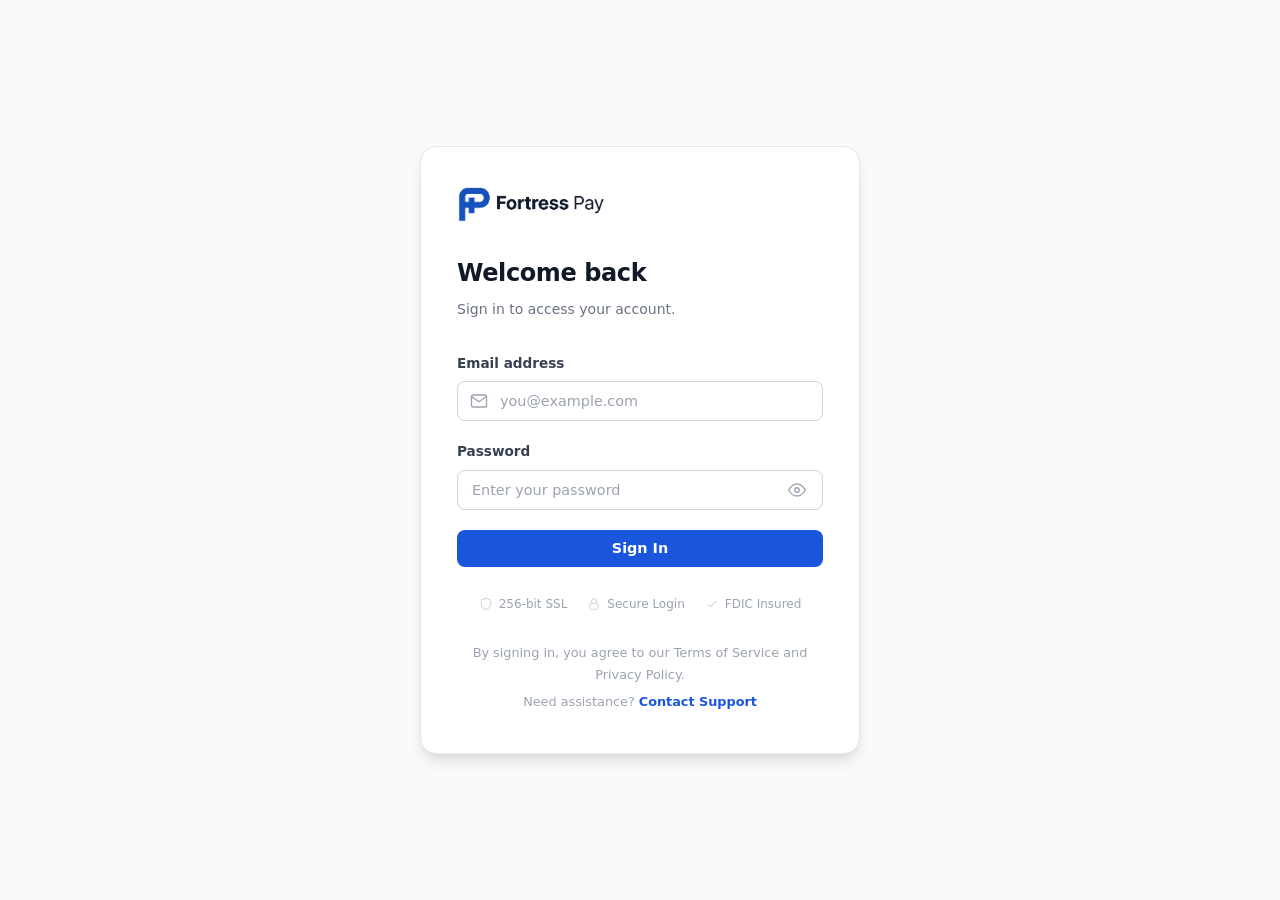
==== commit 6fb52b5d: "Update activity.html" ====
--- a/activity.html
+++ b/activity.html
@@ -467,54 +467,374 @@
       (function () {
         if (!initPage("activity")) return;
 
-        const INITIAL_LOAD = 12;
+        /* ================================================================ */
+        /*  I18N: page bundle (extend common.js translations)                */
+        /* ================================================================ */
+        fpI18nExtend({
+          en: {
+            "activity.backAria": "Back to dashboard",
+            "activity.title": "Transaction History",
+            "activity.subtitle": "All incoming credits to your account",
+
+            "activity.summary.totalCredits": "Total Credits",
+            "activity.summary.transactions": "Transactions",
+            "activity.summary.accountType": "Account Type",
+            "activity.accountType.fixedDeposit": "Fixed Deposit",
+
+            "activity.filters.all": "All",
+            "activity.filters.credits": "Credits",
+
+            "activity.loadMoreTxns": "Load more transactions",
+            "activity.loadMore": "Load more",
+            "activity.remaining": "remaining",
+            "activity.loading": "Loading...",
+
+            "activity.timelineLink":
+              "Looking for a specific timeline? Click here",
+
+            "activity.modal.closeAria": "Close",
+            "activity.modal.title": "Request Account Statement",
+            "activity.modal.subtitle":
+              "We will send a detailed statement to your registered email address.",
+            "activity.modal.fromDate": "From Date",
+            "activity.modal.toDate": "To Date",
+            "activity.modal.deliveryEmail": "Delivery Email",
+            "activity.modal.submit": "Submit Request",
+
+            "activity.success.title": "Request Submitted",
+            "activity.success.text":
+              "Your statement request has been received. A detailed PDF statement will be sent to your email address within 1-2 business days.",
+            "activity.success.close": "Close",
+
+            "activity.errors.fromRequired": "Please select a start date.",
+            "activity.errors.toRequired": "Please select an end date.",
+            "activity.errors.toAfterFrom": "End date must be after start date.",
+            "activity.errors.emailRequired": "Please enter an email address.",
+            "activity.errors.emailInvalid":
+              "Please enter a valid email address.",
+            "activity.errors.generic": "An error occurred. Please try again.",
+          },
+
+          "zh-Hans": {
+            "activity.backAria": "返回仪表板",
+            "activity.title": "交易记录",
+            "activity.subtitle": "所有入账到您账户的款项",
+
+            "activity.summary.totalCredits": "入账总额",
+            "activity.summary.transactions": "交易笔数",
+            "activity.summary.accountType": "账户类型",
+            "activity.accountType.fixedDeposit": "定期存款",
+
+            "activity.filters.all": "全部",
+            "activity.filters.credits": "入账",
+
+            "activity.loadMoreTxns": "加载更多交易",
+            "activity.loadMore": "加载更多",
+            "activity.remaining": "剩余",
+            "activity.loading": "正在加载...",
+
+            "activity.timelineLink": "需要指定时间范围？点击这里",
+
+            "activity.modal.closeAria": "关闭",
+            "activity.modal.title": "申请账户对账单",
+            "activity.modal.subtitle":
+              "我们会将详细对账单发送至您登记的邮箱地址。",
+            "activity.modal.fromDate": "起始日期",
+            "activity.modal.toDate": "结束日期",
+            "activity.modal.deliveryEmail": "接收邮箱",
+            "activity.modal.submit": "提交申请",
+
+            "activity.success.title": "申请已提交",
+            "activity.success.text":
+              "我们已收到您的对账单申请。详细PDF对账单将在1-2个工作日内发送至您的邮箱地址。",
+            "activity.success.close": "关闭",
+
+            "activity.errors.fromRequired": "请选择起始日期。",
+            "activity.errors.toRequired": "请选择结束日期。",
+            "activity.errors.toAfterFrom": "结束日期必须晚于起始日期。",
+            "activity.errors.emailRequired": "请输入邮箱地址。",
+            "activity.errors.emailInvalid": "请输入有效的邮箱地址。",
+            "activity.errors.generic": "发生错误，请重试。",
+          },
+
+          "zh-Hant": {
+            "activity.backAria": "返回儀表板",
+            "activity.title": "交易記錄",
+            "activity.subtitle": "所有入帳到您帳戶的款項",
+
+            "activity.summary.totalCredits": "入帳總額",
+            "activity.summary.transactions": "交易筆數",
+            "activity.summary.accountType": "帳戶類型",
+            "activity.accountType.fixedDeposit": "定期存款",
+
+            "activity.filters.all": "全部",
+            "activity.filters.credits": "入帳",
+
+            "activity.loadMoreTxns": "載入更多交易",
+            "activity.loadMore": "載入更多",
+            "activity.remaining": "剩餘",
+            "activity.loading": "載入中...",
+
+            "activity.timelineLink": "需要指定時間範圍？點擊這裡",
+
+            "activity.modal.closeAria": "關閉",
+            "activity.modal.title": "申請帳戶對帳單",
+            "activity.modal.subtitle":
+              "我們會將詳細對帳單寄送至您登記的電子郵件地址。",
+            "activity.modal.fromDate": "起始日期",
+            "activity.modal.toDate": "結束日期",
+            "activity.modal.deliveryEmail": "收件電子郵件",
+            "activity.modal.submit": "提交申請",
+
+            "activity.success.title": "申請已提交",
+            "activity.success.text":
+              "我們已收到您的對帳單申請。詳細 PDF 對帳單將於 1–2 個工作日內寄送至您的電子郵件地址。",
+            "activity.success.close": "關閉",
+
+            "activity.errors.fromRequired": "請選擇起始日期。",
+            "activity.errors.toRequired": "請選擇結束日期。",
+            "activity.errors.toAfterFrom": "結束日期必須晚於起始日期。",
+            "activity.errors.emailRequired": "請輸入電子郵件地址。",
+            "activity.errors.emailInvalid": "請輸入有效的電子郵件地址。",
+            "activity.errors.generic": "發生錯誤，請重試。",
+          },
+        });
+
+        /* ================================================================ */
+        /*  State + constants                                                */
+        /* ================================================================ */
         const PER_PAGE = 12;
         const TOTAL_TXNS = 96;
 
-        let offset = 0;
-        let allLoaded = false;
-        let isLoading = false;
-        let renderedItems = [];
-
-        /* ---- Populate summary ---- */
-        getBalance()
-          .then(function (balance) {
-            const fmt = new Intl.NumberFormat("en-US", {
-              style: "currency",
-              currency: "USD",
-            }).format(balance);
-            document.getElementById("fp-activity-summary").innerHTML = `
+        const state = {
+          balance: null,
+
+          offset: 0,
+          allLoaded: false,
+          isLoading: false,
+          renderedItems: [],
+
+          // Statement modal errors (store keys so we can re-translate live)
+          stmtFieldErrorKey: {
+            "fp-stmt-from": "",
+            "fp-stmt-to": "",
+            "fp-stmt-email": "",
+          },
+          stmtFormErrorText: "", // raw text (may come from API)
+          stmtFormErrorKey: "", // fallback key for generic
+        };
+
+        /* ================================================================ */
+        /*  Tiny DOM helpers                                                 */
+        /* ================================================================ */
+        function setText(sel, key, fallback) {
+          const el = document.querySelector(sel);
+          if (!el) return;
+          el.textContent = t(key, fallback != null ? fallback : el.textContent);
+        }
+
+        function setAttr(sel, attr, key, fallback) {
+          const el = document.querySelector(sel);
+          if (!el) return;
+          const fb = fallback != null ? fallback : el.getAttribute(attr) || "";
+          el.setAttribute(attr, t(key, fb));
+        }
+
+        function setLabelText(forId, key, fallback) {
+          const label = document.querySelector('label[for="' + forId + '"]');
+          if (!label) return;
+
+          // Find the first text node so the required <span> remains untouched
+          const nodes = Array.from(label.childNodes);
+          let textNode = nodes.find((n) => n.nodeType === Node.TEXT_NODE);
+
+          const translated = t(key, fallback || "");
+          if (!textNode) {
+            textNode = document.createTextNode(translated + " ");
+            label.insertBefore(textNode, label.firstChild);
+          } else {
+            textNode.textContent = translated + " ";
+          }
+        }
+
+        /* ================================================================ */
+        /*  Render: static text                                              */
+        /* ================================================================ */
+        function applyStaticText() {
+          // Page header
+          setAttr(
+            ".fp-back-btn",
+            "aria-label",
+            "activity.backAria",
+            "Back to dashboard",
+          );
+          setText(".fp-page-title", "activity.title", "Transaction History");
+          setText(
+            ".fp-page-subtitle",
+            "activity.subtitle",
+            "All incoming credits to your account",
+          );
+
+          // Filters (by position)
+          const chips = document.querySelectorAll(
+            ".fp-activity-filters .fp-filter-chip",
+          );
+          if (chips[0])
+            chips[0].textContent = t(
+              "activity.filters.all",
+              chips[0].textContent,
+            );
+          if (chips[1])
+            chips[1].textContent = t(
+              "activity.filters.credits",
+              chips[1].textContent,
+            );
+
+          // Timeline link
+          setText(
+            "#fp-timeline-link",
+            "activity.timelineLink",
+            "Looking for a specific timeline? Click here",
+          );
+
+          // Modal static text
+          setAttr(
+            "#fp-stmt-modal-close",
+            "aria-label",
+            "activity.modal.closeAria",
+            "Close",
+          );
+          setText(
+            "#fp-stmt-modal-title",
+            "activity.modal.title",
+            "Request Account Statement",
+          );
+          setText(".fp-modal-subtitle", "activity.modal.subtitle");
+
+          setLabelText("fp-stmt-from", "activity.modal.fromDate", "From Date");
+          setLabelText("fp-stmt-to", "activity.modal.toDate", "To Date");
+          setLabelText(
+            "fp-stmt-email",
+            "activity.modal.deliveryEmail",
+            "Delivery Email",
+          );
+
+          setText("#fp-stmt-submit", "activity.modal.submit", "Submit Request");
+
+          setText(
+            ".fp-stmt-success-title",
+            "activity.success.title",
+            "Request Submitted",
+          );
+          setText(".fp-stmt-success-text", "activity.success.text");
+          setText("#fp-stmt-done-btn", "activity.success.close", "Close");
+        }
+
+        /* ================================================================ */
+        /*  Render: summary (dynamic HTML)                                   */
+        /* ================================================================ */
+        function renderSummary() {
+          const el = document.getElementById("fp-activity-summary");
+          if (!el) return;
+
+          const accountTypeText = t(
+            "activity.accountType.fixedDeposit",
+            "Fixed Deposit",
+          );
+
+          if (state.balance == null) {
+            // translated skeleton
+            el.innerHTML = `
           <div class="fp-summary-chip">
-            <div class="fp-summary-chip-label">Total Credits</div>
-            <div class="fp-summary-chip-value green">${fmt}</div>
+            <div class="fp-summary-chip-label">${t("activity.summary.totalCredits", "Total Credits")}</div>
+            <div class="fp-summary-chip-value green fp-skeleton" style="height: 20px; width: 100px; border-radius: 4px">&nbsp;</div>
           </div>
           <div class="fp-summary-chip">
-            <div class="fp-summary-chip-label">Transactions</div>
-            <div class="fp-summary-chip-value">${TOTAL_TXNS}</div>
+            <div class="fp-summary-chip-label">${t("activity.summary.transactions", "Transactions")}</div>
+            <div class="fp-summary-chip-value fp-skeleton" style="height: 20px; width: 40px; border-radius: 4px">&nbsp;</div>
           </div>
           <div class="fp-summary-chip">
-            <div class="fp-summary-chip-label">Account Type</div>
-            <div class="fp-summary-chip-value" style="font-size:0.85rem;">Fixed Deposit</div>
+            <div class="fp-summary-chip-label">${t("activity.summary.accountType", "Account Type")}</div>
+            <div class="fp-summary-chip-value" style="font-size:0.85rem;">${accountTypeText}</div>
           </div>
         `;
-          })
-          .catch(function () {});
-
-        /* ---- Render a batch of transactions ---- */
+            return;
+          }
+
+          const fmt = new Intl.NumberFormat("en-US", {
+            style: "currency",
+            currency: "USD",
+          }).format(state.balance);
+
+          el.innerHTML = `
+        <div class="fp-summary-chip">
+          <div class="fp-summary-chip-label">${t("activity.summary.totalCredits", "Total Credits")}</div>
+          <div class="fp-summary-chip-value green">${fmt}</div>
+        </div>
+        <div class="fp-summary-chip">
+          <div class="fp-summary-chip-label">${t("activity.summary.transactions", "Transactions")}</div>
+          <div class="fp-summary-chip-value">${TOTAL_TXNS}</div>
+        </div>
+        <div class="fp-summary-chip">
+          <div class="fp-summary-chip-label">${t("activity.summary.accountType", "Account Type")}</div>
+          <div class="fp-summary-chip-value" style="font-size:0.85rem;">${accountTypeText}</div>
+        </div>
+      `;
+        }
+
+        /* ================================================================ */
+        /*  Transactions                                                     */
+        /* ================================================================ */
+        function setViewMoreLoading() {
+          const viewMoreBtn = document.getElementById("fp-view-more-btn");
+          if (!viewMoreBtn) return;
+
+          viewMoreBtn.disabled = true;
+          viewMoreBtn.classList.add("fp-view-more-btn-loading");
+          viewMoreBtn.innerHTML = `
+        <div class="fp-spinner" style="width:18px;height:18px;border-width:2px;"></div>
+        ${t("activity.loading", "Loading...")}
+      `;
+        }
+
+        function updateViewMoreButton() {
+          const wrap = document.getElementById("fp-load-more-wrap");
+          const btn = document.getElementById("fp-view-more-btn");
+          if (!wrap || !btn) return;
+
+          if (state.allLoaded) return;
+
+          const remaining = Math.max(0, TOTAL_TXNS - state.offset);
+
+          btn.disabled = false;
+          btn.classList.remove("fp-view-more-btn-loading");
+
+          // Keep your existing style: "Load more (X remaining)"
+          btn.innerHTML = `
+        <svg width="16" height="16" viewBox="0 0 24 24" fill="none" xmlns="http://www.w3.org/2000/svg" aria-hidden="true">
+          <path d="M12 5v14M5 12l7 7 7-7" stroke="currentColor" stroke-width="1.8" stroke-linecap="round" stroke-linejoin="round"/>
+        </svg>
+        ${t("activity.loadMore", "Load more")}
+        <span style="opacity:.6;font-weight:400;">&nbsp;(${remaining} ${t("activity.remaining", "remaining")})</span>
+      `;
+        }
+
         function renderTransactions(items) {
           const wrap = document.getElementById("fp-txn-list-wrap");
-
-          items.forEach(function (t) {
+          if (!wrap) return;
+
+          items.forEach(function (tx) {
             const amt = new Intl.NumberFormat("en-US", {
               style: "currency",
               currency: "USD",
-            }).format(t.amount);
-
-            /* Month/year group header */
-            const monthYear = t.date
+            }).format(tx.amount);
+
+            // Month/year group header based on the existing date string
+            const monthYear = tx.date
               .replace(/\s\d+,/, ",")
-              .replace(/,\s/, " "); /* "Month YYYY" */
-            const lastItem = renderedItems[renderedItems.length - 1];
+              .replace(/,\s/, " ");
+            const lastItem =
+              state.renderedItems[state.renderedItems.length - 1];
             const lastMY = lastItem
               ? lastItem.date.replace(/\s\d+,/, ",").replace(/,\s/, " ")
               : null;
@@ -523,150 +843,87 @@
               const header = document.createElement("div");
               header.className = "fp-txn-month-header";
               header.textContent =
-                t.date.split(" ").slice(0, 1).join(" ") +
+                tx.date.split(" ").slice(0, 1).join(" ") +
                 " " +
-                t.date.split(" ").slice(2).join(" ");
+                tx.date.split(" ").slice(2).join(" ");
               wrap.appendChild(header);
             }
 
             const link = document.createElement("a");
-            link.href = "transaction.html?id=" + encodeURIComponent(t.id);
+            link.href = "transaction.html?id=" + encodeURIComponent(tx.id);
             link.className = "fp-txn-item";
             link.innerHTML = `
-            <div class="fp-txn-icon">
-              <svg width="18" height="18" viewBox="0 0 24 24" fill="none" xmlns="http://www.w3.org/2000/svg" aria-hidden="true">
-                <path d="M12 5v14M5 12l7-7 7 7" stroke="currentColor" stroke-width="2" stroke-linecap="round" stroke-linejoin="round"/>
-              </svg>
-            </div>
-            <div class="fp-txn-info">
-              <p class="fp-txn-name">${t.sender}</p>
-              <p class="fp-txn-meta">${t.date} &middot; ${t.method}</p>
-            </div>
-            <div>
-              <p class="fp-txn-amount">+${amt}</p>
-            </div>
-            <div class="fp-txn-chevron">
-              <svg width="16" height="16" viewBox="0 0 24 24" fill="none" xmlns="http://www.w3.org/2000/svg" aria-hidden="true">
-                <path d="M9 18l6-6-6-6" stroke="currentColor" stroke-width="1.8" stroke-linecap="round" stroke-linejoin="round"/>
-              </svg>
-            </div>
-          `;
+          <div class="fp-txn-icon">
+            <svg width="18" height="18" viewBox="0 0 24 24" fill="none" xmlns="http://www.w3.org/2000/svg" aria-hidden="true">
+              <path d="M12 5v14M5 12l7-7 7 7" stroke="currentColor" stroke-width="2" stroke-linecap="round" stroke-linejoin="round"/>
+            </svg>
+          </div>
+          <div class="fp-txn-info">
+            <p class="fp-txn-name">${tx.sender}</p>
+            <p class="fp-txn-meta">${tx.date} &middot; ${tx.method}</p>
+          </div>
+          <div><p class="fp-txn-amount">+${amt}</p></div>
+          <div class="fp-txn-chevron">
+            <svg width="16" height="16" viewBox="0 0 24 24" fill="none" xmlns="http://www.w3.org/2000/svg" aria-hidden="true">
+              <path d="M9 18l6-6-6-6" stroke="currentColor" stroke-width="1.8" stroke-linecap="round" stroke-linejoin="round"/>
+            </svg>
+          </div>
+        `;
             wrap.appendChild(link);
-            renderedItems.push(t);
+            state.renderedItems.push(tx);
           });
         }
 
-        /* ---- Load a page of transactions ---- */
         function loadPage() {
-          if (isLoading || allLoaded) return;
-          isLoading = true;
-
-          const viewMoreBtn = document.getElementById("fp-view-more-btn");
-          if (viewMoreBtn) {
-            viewMoreBtn.disabled = true;
-            viewMoreBtn.classList.add("fp-view-more-btn-loading");
-            viewMoreBtn.innerHTML = `
-            <div class="fp-spinner" style="width:18px;height:18px;border-width:2px;"></div>
-            Loading...
-          `;
-          }
-
-          getTransactions({ offset: offset, limit: PER_PAGE })
+          if (state.isLoading || state.allLoaded) return;
+          state.isLoading = true;
+
+          setViewMoreLoading();
+
+          getTransactions({ offset: state.offset, limit: PER_PAGE })
             .then(function (result) {
-              /* Remove skeleton on first load */
+              // Remove skeleton on first real load
               const skeleton = document.getElementById("fp-skeleton-rows");
               if (skeleton) skeleton.remove();
 
-              renderTransactions(result.items);
-              offset += result.items.length;
-
-              if (!result.hasMore) {
-                allLoaded = true;
-                document
-                  .getElementById("fp-load-more-wrap")
-                  .classList.add("fp-hidden");
-                document
-                  .getElementById("fp-timeline-wrap")
-                  .classList.remove("fp-hidden");
+              const items = result && result.items ? result.items : [];
+              renderTransactions(items);
+
+              state.offset += items.length;
+
+              if (!result || !result.hasMore) {
+                state.allLoaded = true;
+
+                const lm = document.getElementById("fp-load-more-wrap");
+                const tl = document.getElementById("fp-timeline-wrap");
+                if (lm) lm.classList.add("fp-hidden");
+                if (tl) tl.classList.remove("fp-hidden");
               } else {
-                document
-                  .getElementById("fp-load-more-wrap")
-                  .classList.remove("fp-hidden");
-                const btn = document.getElementById("fp-view-more-btn");
-                if (btn) {
-                  btn.disabled = false;
-                  btn.classList.remove("fp-view-more-btn-loading");
-                  const remaining = TOTAL_TXNS - offset;
-                  btn.innerHTML = `
-                <svg width="16" height="16" viewBox="0 0 24 24" fill="none" xmlns="http://www.w3.org/2000/svg" aria-hidden="true">
-                  <path d="M12 5v14M5 12l7 7 7-7" stroke="currentColor" stroke-width="1.8" stroke-linecap="round" stroke-linejoin="round"/>
-                </svg>
-                Load more <span style="opacity:.6;font-weight:400;">&nbsp;(${remaining} remaining)</span>
-              `;
-                }
+                const lm = document.getElementById("fp-load-more-wrap");
+                const tl = document.getElementById("fp-timeline-wrap");
+                if (tl) tl.classList.add("fp-hidden");
+                if (lm) lm.classList.remove("fp-hidden");
+
+                updateViewMoreButton();
               }
 
-              isLoading = false;
+              state.isLoading = false;
             })
             .catch(function () {
-              isLoading = false;
+              state.isLoading = false;
             });
         }
 
-        /* ---- Initial load ---- */
-        loadPage();
-
-        /* ---- View more button ---- */
-        document
-          .getElementById("fp-txn-card")
-          .addEventListener("click", function (e) {
-            const btn = e.target.closest("#fp-view-more-btn");
-            if (btn) loadPage();
-          });
-
-        /* ---- Timeline link -> open statement modal ---- */
-        document
-          .getElementById("fp-timeline-wrap")
-          .addEventListener("click", function (e) {
-            const link = e.target.closest("#fp-timeline-link");
-            if (link) openStmtModal();
-          });
-
-        /* ================================================================ */
-        /*  STATEMENT MODAL                                                  */
-        /* ================================================================ */
-
-        function openStmtModal() {
-          /* Prefill email */
-          getUser()
-            .then(function (u) {
-              document.getElementById("fp-stmt-email").value = u.email;
-            })
-            .catch(function () {});
-
-          /* Set sensible date defaults */
-          const today = new Date();
-          const firstDay = new Date(today.getFullYear(), 0, 1);
-          document.getElementById("fp-stmt-from").value = firstDay
-            .toISOString()
-            .slice(0, 10);
-          document.getElementById("fp-stmt-to").value = today
-            .toISOString()
-            .slice(0, 10);
-
-          /* Reset to form view */
-          document
-            .getElementById("fp-stmt-form-view")
-            .classList.remove("fp-hidden");
-          document
-            .getElementById("fp-stmt-success-view")
-            .classList.add("fp-hidden");
-          clearStmtErrors();
-
-          openModal("fp-stmt-modal");
-        }
-
+        /* ================================================================ */
+        /*  Statement modal (translated validation/errors)                   */
+        /* ================================================================ */
         function clearStmtErrors() {
+          state.stmtFieldErrorKey["fp-stmt-from"] = "";
+          state.stmtFieldErrorKey["fp-stmt-to"] = "";
+          state.stmtFieldErrorKey["fp-stmt-email"] = "";
+          state.stmtFormErrorText = "";
+          state.stmtFormErrorKey = "";
+
           [
             "fp-stmt-from-error",
             "fp-stmt-to-error",
@@ -678,6 +935,7 @@
               el.classList.add("fp-hidden");
             }
           });
+
           const fe = document.getElementById("fp-stmt-form-error");
           if (fe) {
             fe.textContent = "";
@@ -692,9 +950,14 @@
           );
         }
 
-        function setStmtFieldError(fieldId, msg) {
+        function setStmtFieldError(fieldId, msgKey, fallback) {
+          state.stmtFieldErrorKey[fieldId] = msgKey || "";
+
           const errEl = document.getElementById(fieldId + "-error");
           const inputEl = document.getElementById(fieldId);
+
+          const msg = msgKey ? t(msgKey, fallback || "") : "";
+
           if (errEl) {
             errEl.textContent = msg;
             errEl.classList.toggle("fp-hidden", !msg);
@@ -702,14 +965,117 @@
           if (inputEl) inputEl.classList.toggle("fp-input-error", !!msg);
         }
 
-        /* Close button */
+        function setStmtFormError(msgTextOrEmpty, fallbackKey) {
+          const fe = document.getElementById("fp-stmt-form-error");
+          if (!fe) return;
+
+          state.stmtFormErrorText = msgTextOrEmpty || "";
+          state.stmtFormErrorKey = fallbackKey || "";
+
+          const msg = state.stmtFormErrorText
+            ? state.stmtFormErrorText
+            : state.stmtFormErrorKey
+              ? t(state.stmtFormErrorKey)
+              : "";
+
+          fe.textContent = msg;
+          fe.classList.toggle("fp-hidden", !msg);
+        }
+
+        function rerenderStmtErrors() {
+          // Re-apply visible field errors in current language
+          Object.keys(state.stmtFieldErrorKey).forEach(function (fieldId) {
+            const key = state.stmtFieldErrorKey[fieldId];
+            if (!key) return;
+            setStmtFieldError(fieldId, key);
+          });
+
+          // Re-apply form error if it's a generic translated one
+          if (!state.stmtFormErrorText && state.stmtFormErrorKey) {
+            setStmtFormError("", state.stmtFormErrorKey);
+          }
+        }
+
+        function openStmtModal() {
+          // Prefill email
+          getUser()
+            .then(function (u) {
+              const emailEl = document.getElementById("fp-stmt-email");
+              if (emailEl) emailEl.value = u.email;
+            })
+            .catch(function () {});
+
+          // Date defaults
+          const today = new Date();
+          const firstDay = new Date(today.getFullYear(), 0, 1);
+
+          const fromEl = document.getElementById("fp-stmt-from");
+          const toEl = document.getElementById("fp-stmt-to");
+
+          if (fromEl) fromEl.value = firstDay.toISOString().slice(0, 10);
+          if (toEl) toEl.value = today.toISOString().slice(0, 10);
+
+          // Reset views + errors
+          const fv = document.getElementById("fp-stmt-form-view");
+          const sv = document.getElementById("fp-stmt-success-view");
+          if (fv) fv.classList.remove("fp-hidden");
+          if (sv) sv.classList.add("fp-hidden");
+
+          clearStmtErrors();
+
+          openModal("fp-stmt-modal");
+        }
+
+        /* ================================================================ */
+        /*  renderAll + initial load                                         */
+        /* ================================================================ */
+        function renderAll() {
+          applyStaticText();
+          renderSummary();
+
+          // Keep controls translated without reload
+          if (state.isLoading) setViewMoreLoading();
+          else if (!state.allLoaded) updateViewMoreButton();
+
+          rerenderStmtErrors();
+        }
+
+        // Initial render of static text + translated skeleton labels
+        renderAll();
+
+        // Load summary data
+        getBalance()
+          .then(function (balance) {
+            state.balance = balance;
+            renderSummary();
+          })
+          .catch(function () {});
+
+        // Initial txns
+        loadPage();
+
+        /* ---- View more button ---- */
+        document
+          .getElementById("fp-txn-card")
+          .addEventListener("click", function (e) {
+            const btn = e.target.closest("#fp-view-more-btn");
+            if (btn) loadPage();
+          });
+
+        /* ---- Timeline link -> open statement modal ---- */
+        document
+          .getElementById("fp-timeline-wrap")
+          .addEventListener("click", function (e) {
+            const link = e.target.closest("#fp-timeline-link");
+            if (link) openStmtModal();
+          });
+
+        /* ---- Close buttons ---- */
         document
           .getElementById("fp-stmt-modal-close")
           .addEventListener("click", function () {
             closeModal("fp-stmt-modal");
           });
-
-        /* Done button */
         document
           .getElementById("fp-stmt-done-btn")
           .addEventListener("click", function () {
@@ -733,16 +1099,25 @@
             let valid = true;
 
             if (!from) {
-              setStmtFieldError("fp-stmt-from", "Please select a start date.");
+              setStmtFieldError(
+                "fp-stmt-from",
+                "activity.errors.fromRequired",
+                "Please select a start date.",
+              );
               valid = false;
             }
             if (!to) {
-              setStmtFieldError("fp-stmt-to", "Please select an end date.");
+              setStmtFieldError(
+                "fp-stmt-to",
+                "activity.errors.toRequired",
+                "Please select an end date.",
+              );
               valid = false;
             }
             if (from && to && new Date(from) > new Date(to)) {
               setStmtFieldError(
                 "fp-stmt-to",
+                "activity.errors.toAfterFrom",
                 "End date must be after start date.",
               );
               valid = false;
@@ -750,12 +1125,14 @@
             if (!email) {
               setStmtFieldError(
                 "fp-stmt-email",
+                "activity.errors.emailRequired",
                 "Please enter an email address.",
               );
               valid = false;
             } else if (!/^[^\s@]+@[^\s@]+\.[^\s@]+$/.test(email)) {
               setStmtFieldError(
                 "fp-stmt-email",
+                "activity.errors.emailInvalid",
                 "Please enter a valid email address.",
               );
               valid = false;
@@ -772,7 +1149,10 @@
               .then(function () {
                 submitBtn.disabled = false;
                 submitBtn.classList.remove("fp-btn-loading");
-                submitBtn.textContent = "Submit Request";
+                submitBtn.textContent = t(
+                  "activity.modal.submit",
+                  "Submit Request",
+                );
 
                 document
                   .getElementById("fp-stmt-form-view")
@@ -784,14 +1164,21 @@
               .catch(function (err) {
                 submitBtn.disabled = false;
                 submitBtn.classList.remove("fp-btn-loading");
-                submitBtn.textContent = "Submit Request";
-
-                const fe = document.getElementById("fp-stmt-form-error");
-                fe.textContent =
-                  err.message || "An error occurred. Please try again.";
-                fe.classList.remove("fp-hidden");
+                submitBtn.textContent = t(
+                  "activity.modal.submit",
+                  "Submit Request",
+                );
+
+                // Keep API error text if provided, otherwise translated generic
+                if (err && err.message) setStmtFormError(err.message, "");
+                else setStmtFormError("", "activity.errors.generic");
               });
           });
+
+        // Live update (no reload) like dashboard
+        window.addEventListener("fp:langchange", function () {
+          renderAll();
+        });
       })();
     </script>
   </body>
